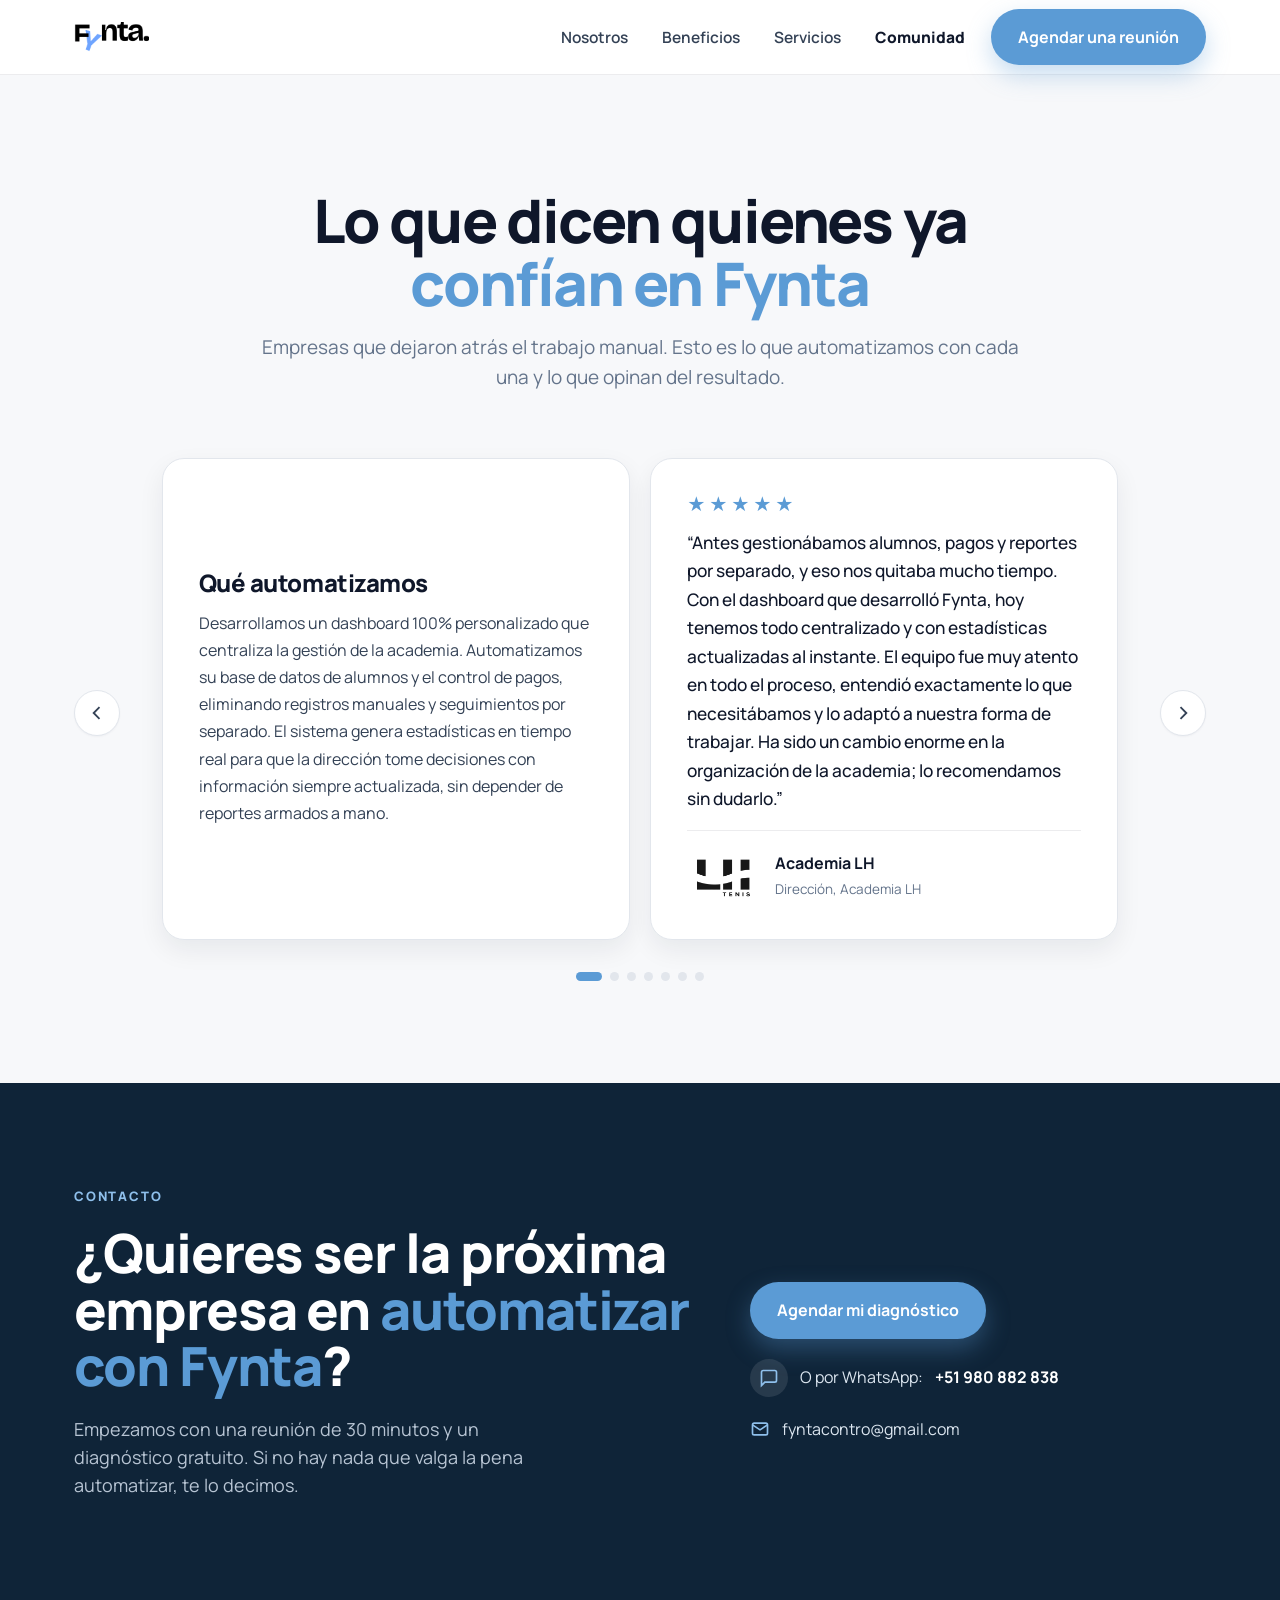
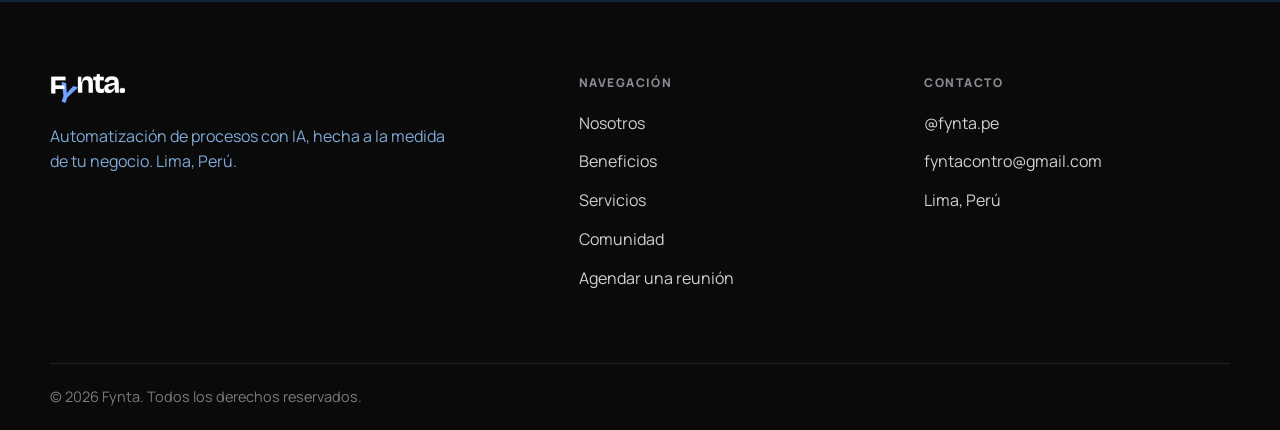
==== comunidad.html @ a0a3649f "Agregar página Comunidad Fynta con carrusel de reseñas - Nueva página comunidad.html: qué automatiza" ====
<!doctype html>
<html lang="es">
<head>
<meta charset="utf-8" />
<meta name="viewport" content="width=device-width, initial-scale=1" />
<title>Fynta</title>
<meta name="description" content="Comunidad Fynta: las empresas que ya automatizaron sus procesos con nosotros y lo que dicen de su experiencia." />
<link rel="preconnect" href="https://fonts.googleapis.com" />
<link rel="preconnect" href="https://fonts.gstatic.com" crossorigin />
<link href="https://fonts.googleapis.com/css2?family=Manrope:wght@500;600;700;800&family=Inter:wght@500;600;700;800&display=swap" rel="stylesheet" />
<link rel="stylesheet" href="styles.css" />
<link rel="icon" href="assets/favicon.png" />
</head>
<body>

<!-- ============ NAVBAR ============ -->
<header class="nav" id="nav">
  <div class="wrap nav-inner">
    <a class="nav-logo" href="index.html" aria-label="Fynta — inicio"><img src="assets/logo-fynta.png" alt="Fynta" /></a>
    <nav class="nav-links">
      <a href="index.html#nosotros">Nosotros</a>
      <a href="index.html#beneficios">Beneficios</a>
      <a href="servicios.html">Servicios</a>
      <a href="comunidad.html" class="active">Comunidad</a>
    </nav>
    <div class="nav-cta">
      <a class="btn btn-brand" href="index.html#agendar">Agendar una reunión</a>
    </div>
    <button class="nav-toggle" aria-label="Abrir menú"><span></span><span></span><span></span></button>
  </div>
</header>

<!-- ============ COMUNIDAD FYNTA ============ -->
<section class="section comunidad">
  <div class="wrap">
    <div class="com-head">
      <h1>Lo que dicen quienes ya <span class="accent">confían en Fynta</span></h1>
      <p>Empresas que dejaron atrás el trabajo manual. Esto es lo que automatizamos con cada una y lo que opinan del resultado.</p>
    </div>

    <!-- Carrusel de reseñas: izquierda = qué automatizamos, derecha = reseña -->
    <div class="rv" aria-roledescription="carrusel" aria-label="Reseñas de clientes">
      <button class="eco-nav rv-nav prev" aria-label="Reseña anterior">
        <svg viewBox="0 0 24 24" fill="none" stroke="currentColor" stroke-width="2.2"><path d="M15 5l-7 7 7 7"/></svg>
      </button>
      <div class="rv-viewport"><div class="rv-track">
        <div class="rv-slide" role="group" aria-roledescription="diapositiva" aria-label="1 de 7">
          <article class="rv-card rv-work">
            <h3>Qué automatizamos</h3>
            <p>Desarrollamos un dashboard 100% personalizado que centraliza la gestión de la academia. Automatizamos su base de datos de alumnos y el control de pagos, eliminando registros manuales y seguimientos por separado. El sistema genera estadísticas en tiempo real para que la dirección tome decisiones con información siempre actualizada, sin depender de reportes armados a mano.</p>
          </article>
          <article class="rv-card rv-review">
            <div class="t-stars" aria-label="5 de 5 estrellas">★★★★★</div>
            <p class="rv-quote">“Antes gestionábamos alumnos, pagos y reportes por separado, y eso nos quitaba mucho tiempo. Con el dashboard que desarrolló Fynta, hoy tenemos todo centralizado y con estadísticas actualizadas al instante. El equipo fue muy atento en todo el proceso, entendió exactamente lo que necesitábamos y lo adaptó a nuestra forma de trabajar. Ha sido un cambio enorme en la organización de la academia; lo recomendamos sin dudarlo.”</p>
            <div class="rv-foot">
              <img src="assets/cli-lh-tenis.png" alt="Academia LH" />
              <div><strong>Academia LH</strong><small>Dirección, Academia LH</small></div>
            </div>
          </article>
        </div>
        <div class="rv-slide" role="group" aria-roledescription="diapositiva" aria-label="2 de 7">
          <article class="rv-card rv-work">
            <h3>Qué automatizamos</h3>
            <p>Implementamos un CRM que centraliza la captación de leads y organiza cada contacto según su etapa en el proceso comercial. Automatizamos el seguimiento a posibles clientes con mensajes programados en el momento oportuno, para que ninguna oportunidad se pierda por falta de respuesta y el equipo se enfoque en cerrar ventas.</p>
          </article>
          <article class="rv-card rv-review">
            <div class="t-stars" aria-label="5 de 5 estrellas">★★★★★</div>
            <p class="rv-quote">“Perdíamos oportunidades porque no llegábamos a hacer seguimiento a todos los interesados. Desde que Fynta implementó nuestro CRM y automatizó los mensajes a posibles clientes, cada lead recibe respuesta a tiempo y el equipo puede enfocarse en vender. Se nota la diferencia en nuestras ventas. Un trabajo impecable.”</p>
            <div class="rv-foot">
              <img src="assets/cli-retrato.png" alt="La Tostadora" />
              <div><strong>La Tostadora</strong><small>Equipo, La Tostadora</small></div>
            </div>
          </article>
        </div>
        <div class="rv-slide" role="group" aria-roledescription="diapositiva" aria-label="3 de 7">
          <article class="rv-card rv-work">
            <h3>Qué automatizamos</h3>
            <p>Automatizamos la generación de reportes semanales que consolidan la información clave de la operación, junto con recordatorios automáticos para el equipo y un sistema de seguimiento de tareas. Cada responsable recibe sus pendientes a tiempo y la coordinación deja de depender de mensajes manuales, lo que asegura que nada quede sin atender y que la operación avance con orden.</p>
          </article>
          <article class="rv-card rv-review">
            <div class="t-stars" aria-label="5 de 5 estrellas">★★★★★</div>
            <p class="rv-quote">“Coordinar al equipo y armar los reportes cada semana nos consumía horas. Fynta automatizó todo: los reportes llegan solos, cada persona recibe sus recordatorios y tenemos claro el avance de cada tarea. Hoy la operación fluye con mucho más orden. Totalmente recomendados.”</p>
            <div class="rv-foot">
              <img src="assets/cli-igma.png" alt="igma Sports" />
              <div><strong>igma Sports</strong><small>Equipo, Igma Sports</small></div>
            </div>
          </article>
        </div>
        <div class="rv-slide" role="group" aria-roledescription="diapositiva" aria-label="4 de 7">
          <article class="rv-card rv-work">
            <h3>Qué automatizamos</h3>
            <p>Desarrollamos su página web y automatizamos la emisión de boletas, eliminando el registro manual en cada venta. Además, implementamos un seguimiento automatizado de clientes por correo que mantiene el contacto después de cada compra, fortaleciendo la relación con sus clientes y fomentando que vuelvan a comprar.</p>
          </article>
          <article class="rv-card rv-review">
            <div class="t-stars" aria-label="5 de 5 estrellas">★★★★★</div>
            <p class="rv-quote">“Fynta nos ayudó en todo: desarrollaron nuestra página web, automatizaron la emisión de boletas y ahora nuestros clientes reciben seguimiento por correo sin que tengamos que hacerlo manualmente. Ahorramos tiempo y vemos más clientes que vuelven a comprar. Estamos muy contentos con el resultado.”</p>
            <div class="rv-foot">
              <img src="assets/cli-khaleesi.png" alt="Khaleesi" />
              <div><strong>Khaleesi</strong><small>Equipo, Khaleesi</small></div>
            </div>
          </article>
        </div>
        <div class="rv-slide" role="group" aria-roledescription="diapositiva" aria-label="5 de 7">
          <article class="rv-card rv-work">
            <h3>Qué automatizamos</h3>
            <p>Automatizamos la generación de reportes semanales con análisis del desempeño del negocio, para que la toma de decisiones se base en datos claros y actualizados. Además, implementamos un control de facturas que registra y organiza cada comprobante de forma automática, reduciendo errores y dando visibilidad total sobre sus obligaciones y pagos.</p>
          </article>
          <article class="rv-card rv-review">
            <div class="t-stars" aria-label="5 de 5 estrellas">★★★★★</div>
            <p class="rv-quote">“Los reportes semanales nos dan una visión clara de cómo va el negocio y el control de facturas nos quitó un gran peso de encima. Ahora tomamos decisiones con datos reales y tenemos nuestras cuentas siempre en orden. Fynta entendió rápido lo que necesitábamos y lo resolvió de forma muy profesional.”</p>
            <div class="rv-foot">
              <img src="assets/cli-chingudi.png" alt="Chingudi Cargo" />
              <div><strong>Chingudi Cargo</strong><small>Equipo, Chingudi</small></div>
            </div>
          </article>
        </div>
        <div class="rv-slide" role="group" aria-roledescription="diapositiva" aria-label="6 de 7">
          <article class="rv-card rv-work">
            <h3>Qué automatizamos</h3>
            <p>Desarrollamos una aplicación que centraliza al equipo en un solo espacio para asignar tareas, definir responsables y controlar su avance. Con recordatorios automáticos, cada miembro sabe qué le toca y cuándo, lo que mejora la coordinación interna y asegura que los pendientes se cumplan sin necesidad de seguimiento manual.</p>
          </article>
          <article class="rv-card rv-review">
            <div class="t-stars" aria-label="5 de 5 estrellas">★★★★★</div>
            <p class="rv-quote">“Con la app que desarrolló Fynta, todo el equipo sabe qué le toca y cuándo. Asignar y controlar tareas se volvió muy sencillo, y los recordatorios automáticos hacen que nada se quede pendiente. Mejoró muchísimo nuestra coordinación interna. Excelente servicio de principio a fin.”</p>
            <div class="rv-foot">
              <img src="assets/cli-mammoth.webp" alt="Paleolitic" />
              <div><strong>Paleolitic</strong><small>Equipo, Paleolitic</small></div>
            </div>
          </article>
        </div>
        <div class="rv-slide" role="group" aria-roledescription="diapositiva" aria-label="7 de 7">
          <article class="rv-card rv-work">
            <h3>Qué automatizamos</h3>
            <p>Automatizamos el seguimiento de su cartera de préstamos y leasing, con notificaciones sobre los plazos de cada operación y recordatorios de emergencia ante vencimientos próximos o pagos atrasados. Además, generamos análisis de clientes que permiten evaluar su comportamiento de pago y anticipar riesgos, dando al equipo mayor control sobre la cartera sin depender de revisiones manuales.</p>
          </article>
          <article class="rv-card rv-review">
            <div class="t-stars" aria-label="5 de 5 estrellas">★★★★★</div>
            <p class="rv-quote">“El seguimiento de nuestra cartera de préstamos era muy demandante. Gracias a Fynta, hoy recibimos alertas de cada vencimiento, recordatorios ante pagos atrasados y análisis de nuestros clientes que nos ayudan a anticipar riesgos. Tenemos mucho más control y menos morosidad. Un aliado clave para nuestro negocio.”</p>
            <div class="rv-foot">
              <img src="assets/cli-teconfirmo.png" alt="Te Confirmo" />
              <div><strong>Te Confirmo</strong><small>Equipo, Te Confirmo</small></div>
            </div>
          </article>
        </div>
      </div></div>
      <button class="eco-nav rv-nav next" aria-label="Siguiente reseña">
        <svg viewBox="0 0 24 24" fill="none" stroke="currentColor" stroke-width="2.2"><path d="M9 5l7 7-7 7"/></svg>
      </button>
    </div>
    <div class="rv-dots" role="tablist" aria-label="Elegir reseña"></div>
  </div>
</section>

<!-- ============ CONTACTO (navy) ============ -->
<section class="section cta-navy">
  <div class="wrap">
    <div class="kicker" style="color:#8FC0EC">Contacto</div>
    <div class="cta-grid">
      <div>
        <h2>¿Quieres ser la próxima empresa en <span class="accent">automatizar con Fynta</span>?</h2>
        <p>Empezamos con una reunión de 30 minutos y un diagnóstico gratuito. Si no hay nada que valga la pena automatizar, te lo decimos.</p>
      </div>
      <div class="cta-side">
        <a class="btn btn-brand" href="index.html#agendar">Agendar mi diagnóstico</a>
        <div class="wa">
          <span class="icircle"><svg viewBox="0 0 24 24" fill="none" stroke="currentColor" stroke-width="2"><path d="M21 15a2 2 0 0 1-2 2H7l-4 4V5a2 2 0 0 1 2-2h14a2 2 0 0 1 2 2Z"/></svg></span>
          O por WhatsApp: <b>+51 980 882 838</b>
        </div>
        <a class="mail" href="mailto:fyntacontro@gmail.com">
          <svg viewBox="0 0 24 24" fill="none" stroke="currentColor" stroke-width="2"><rect x="3" y="5" width="18" height="14" rx="2"/><path d="m3 7 9 6 9-6"/></svg>
          fyntacontro@gmail.com
        </a>
      </div>
    </div>
  </div>
</section>

<!-- ============ FOOTER ============ -->
<footer class="footer">
  <div class="wrap footer-top">
    <div>
      <img class="footer-logo" src="assets/logo-fynta-white.png" alt="Fynta" />
      <p class="footer-tag">Automatización de procesos con IA, hecha a la medida de tu negocio. Lima, Perú.</p>
    </div>
    <div>
      <h4>Navegación</h4>
      <ul>
        <li><a href="index.html#nosotros">Nosotros</a></li>
        <li><a href="index.html#beneficios">Beneficios</a></li>
        <li><a href="servicios.html">Servicios</a></li>
        <li><a href="comunidad.html">Comunidad</a></li>
        <li><a href="index.html#agendar">Agendar una reunión</a></li>
      </ul>
    </div>
    <div>
      <h4>Contacto</h4>
      <ul>
        <li><a href="https://instagram.com/fynta.pe">@fynta.pe</a></li>
        <li><a href="mailto:fyntacontro@gmail.com">fyntacontro@gmail.com</a></li>
        <li><a href="#">Lima, Perú</a></li>
      </ul>
    </div>
  </div>
  <div class="wrap footer-bottom">
    <span>© 2026 Fynta. Todos los derechos reservados.</span>
  </div>
</footer>

<script src="script.js"></script>
</body>
</html>
---- styles.css ----
/* ============================================================
   Fynta — sistema visual global
   ============================================================ */
:root{
  --white:#FFFFFF;
  --gray-50:#F7F8FA;      /* secciones alternas claras */
  --gray-100:#EEF1F5;
  --gray-200:#E2E6EC;
  --ink:#0F172A;          /* texto principal */
  --ink-soft:#334155;
  --muted:#64748B;        /* texto gris secundario */
  --muted-2:#94A3B8;
  --brand:#5B9BD5;        /* azul de marca */
  --brand-strong:#4A89C6;
  --brand-100:#EAF2FB;
  --brand-200:#D6E6F6;
  --navy:#0F2438;         /* azul marino oscuro */
  --navy-2:#16324F;
  --black:#0A0A0A;
  --accent-warm:#F5B301;  /* borde acento FAQ */
  --divider:rgba(15,23,42,.08);
  --shadow-sm:0 1px 2px rgba(15,23,42,.04);
  --shadow-md:0 10px 30px rgba(15,23,42,.06);
  --shadow-lg:0 24px 60px rgba(15,23,42,.10);
  --radius:20px;
  --radius-lg:28px;
  --pill:999px;
  --maxw:1180px;
  --font:'Manrope','Inter',system-ui,-apple-system,Segoe UI,Roboto,sans-serif;
}

*{box-sizing:border-box}
html{scroll-behavior:smooth}
body{
  margin:0;
  font-family:var(--font);
  color:var(--ink);
  background:var(--white);
  -webkit-font-smoothing:antialiased;
  text-rendering:optimizeLegibility;
  line-height:1.55;
  overflow-x:hidden;
}
img{max-width:100%;display:block}
a{color:inherit;text-decoration:none}
button{font-family:inherit}
h1,h2,h3{line-height:1.05;letter-spacing:-.02em;margin:0}
p{margin:0}

.wrap{max-width:var(--maxw);margin:0 auto;padding:0 24px}
.accent{color:var(--brand)}
.section{padding:clamp(56px,8vw,110px) 0}
.kicker{
  font-size:13px;font-weight:800;letter-spacing:.14em;text-transform:uppercase;
  color:var(--brand);margin-bottom:18px;
}
.sec-title{font-size:clamp(30px,4.4vw,48px);font-weight:800}
.lead{color:var(--muted);font-size:clamp(16px,1.6vw,19px);max-width:56ch}

/* ---------- Botones ---------- */
.btn{
  display:inline-flex;align-items:center;justify-content:center;gap:8px;
  border-radius:var(--pill);font-weight:700;font-size:16px;
  padding:15px 26px;cursor:pointer;border:1.5px solid transparent;
  transition:transform .18s ease,box-shadow .25s ease,background .2s ease,color .2s ease;
  white-space:nowrap;
}
.btn:active{transform:translateY(1px)}
.btn-brand{background:var(--brand);color:#fff;box-shadow:0 10px 24px rgba(91,155,213,.35)}
.btn-brand:hover{background:var(--brand-strong);box-shadow:0 14px 30px rgba(91,155,213,.45)}
.btn-dark{background:var(--black);color:#fff}
.btn-dark:hover{background:#1c1c1c;box-shadow:0 12px 26px rgba(0,0,0,.22)}
.btn-outline{background:#fff;color:var(--ink);border-color:var(--gray-200)}
.btn-outline:hover{border-color:var(--brand);color:var(--brand)}

/* ============================================================
   NAVBAR
   ============================================================ */
.nav{
  position:sticky;top:0;z-index:60;background:rgba(255,255,255,.9);
  backdrop-filter:saturate(180%) blur(12px);
  border-bottom:1px solid var(--divider);
}
.nav-inner{display:flex;align-items:center;justify-content:flex-start;height:74px;gap:26px}
.nav-logo img{height:30px;width:auto}
.nav-links{display:flex;align-items:center;gap:34px;margin-left:auto}
.nav-links a{color:var(--ink-soft);font-weight:600;font-size:15.5px;transition:color .2s}
.nav-links a:hover{color:var(--brand)}
.nav-links a.active{color:var(--ink);font-weight:800}
.nav-cta{display:flex;align-items:center;gap:8px}
.nav-toggle{display:none;background:none;border:0;cursor:pointer;padding:6px}
.nav-toggle span{display:block;width:24px;height:2px;background:var(--ink);margin:5px 0;border-radius:2px;transition:.25s}

/* ============================================================
   HERO (Home)
   ============================================================ */
.hero{background:var(--gray-50);padding:clamp(48px,7vw,96px) 0 clamp(60px,7vw,90px);text-align:center;position:relative}
.hero h1{font-size:clamp(44px,7.2vw,88px);font-weight:800;letter-spacing:-.03em}
.hero .sub{margin:26px auto 0;max-width:46ch;color:var(--muted);font-size:clamp(17px,1.9vw,21px);line-height:1.5}
.hero-cta{display:flex;gap:16px;justify-content:center;flex-wrap:wrap;margin-top:38px}

/* mockup panel */
.mock{
  max-width:880px;margin:clamp(44px,6vw,72px) auto 0;background:#fff;
  border:1px solid var(--gray-200);border-radius:var(--radius-lg);
  box-shadow:var(--shadow-lg);overflow:hidden;text-align:left;
}
.mock-bar{display:flex;align-items:center;gap:14px;padding:16px 20px;background:var(--gray-50);border-bottom:1px solid var(--divider)}
.dots{display:flex;gap:8px}
.dots i{width:12px;height:12px;border-radius:50%;display:block}
.dots i:nth-child(1){background:#ff5f57}.dots i:nth-child(2){background:#febc2e}.dots i:nth-child(3){background:#28c840}
.mock-url{flex:1;background:#fff;border:1px solid var(--gray-200);border-radius:10px;padding:8px 16px;color:var(--muted);font-size:14px}
.mock-body{padding:clamp(20px,3vw,32px)}
.mock-head{display:flex;justify-content:space-between;align-items:flex-start;gap:16px;margin-bottom:22px}
.mock-head h3{font-size:clamp(20px,2.4vw,26px);font-weight:800}
.mock-head p{color:var(--muted-2);font-size:14.5px;margin-top:4px}
.badge-run{display:inline-flex;align-items:center;gap:8px;background:#E7F7EE;color:#12855A;font-weight:700;font-size:14px;padding:8px 14px;border-radius:var(--pill)}
.badge-run::before{content:"";width:8px;height:8px;border-radius:50%;background:#1BAE6B}
.mock-grid{display:grid;grid-template-columns:1.35fr 1fr;gap:18px}
.chart-card{border:1px solid var(--gray-200);border-radius:16px;padding:22px}
.chart-card .ct{display:flex;justify-content:space-between;font-weight:800;color:var(--ink);margin-bottom:20px}
.chart-card .ct span{color:var(--muted-2);font-weight:600}
.bars{display:flex;align-items:flex-end;gap:8px;height:210px}
.bars i{flex:1;background:var(--brand-200);border-radius:6px 6px 0 0;display:block}
.bars i.hot{background:var(--brand)}
.metrics{display:grid;gap:14px}
.metric{border:1px solid var(--gray-200);border-radius:16px;padding:18px 20px}
.metric .l{color:var(--muted);font-size:14.5px}
.metric .v{font-size:clamp(24px,3vw,30px);font-weight:800;margin-top:6px}
.proc{margin-top:18px;border:1px solid var(--gray-200);border-radius:16px;overflow:hidden}
.proc .row{display:grid;grid-template-columns:1fr auto auto;gap:16px;align-items:center;padding:16px 20px;border-top:1px solid var(--divider)}
.proc .row.h{background:var(--gray-50);border-top:0;font-size:12px;letter-spacing:.1em;text-transform:uppercase;color:var(--muted-2);font-weight:700}
.proc .row .name{font-weight:700}
.proc .row .time{color:var(--muted);min-width:60px;text-align:right;font-variant-numeric:tabular-nums}
.tag{display:inline-flex;align-items:center;gap:7px;font-weight:700;font-size:13.5px;padding:6px 12px;border-radius:var(--pill)}
.tag::before{content:"";width:7px;height:7px;border-radius:50%}
.tag.on{background:#E7F7EE;color:#12855A}.tag.on::before{background:#1BAE6B}
.tag.sch{background:#EAF0F7;color:#3B6CA6}.tag.sch::before{background:#5B9BD5}

/* ============================================================
   MARQUEE (franjas de scroll automático)  — técnica compartida
   ============================================================ */
.marquee-wrap{background:var(--gray-50);padding:clamp(14px,2vw,22px) 0;overflow:hidden}
.marquee-kicker{text-align:center;color:var(--muted-2);font-weight:800;font-size:13px;letter-spacing:.14em;text-transform:uppercase;margin-bottom:24px}
.marquee{overflow:hidden;-webkit-mask-image:linear-gradient(90deg,transparent,#000 8%,#000 92%,transparent);mask-image:linear-gradient(90deg,transparent,#000 8%,#000 92%,transparent)}
.marquee-track{display:flex;align-items:center;width:max-content;gap:clamp(48px,6vw,84px);animation:marquee 38s linear infinite}
.marquee:hover .marquee-track{animation-play-state:paused}
@keyframes marquee{from{transform:translateX(0)}to{transform:translateX(-50%)}}
.chip{
  display:inline-flex;align-items:center;gap:10px;flex:0 0 auto;white-space:nowrap;
  font-weight:800;font-size:clamp(15px,1.5vw,19px);letter-spacing:.005em;
  color:var(--muted-2);transition:color .25s ease;
}
.marquee:hover .chip{color:var(--muted)}
.chip .ico{display:none}
.chip img{width:26px;height:26px;object-fit:contain;flex:0 0 auto}
/* Variante: logos grandes con nombre debajo (página Servicios) */
.marquee-wrap.logos{padding:clamp(26px,3.4vw,40px) 0}
.marquee-wrap.logos .marquee-track{gap:clamp(40px,5vw,72px)}
.marquee-wrap.logos .chip{
  flex-direction:column;gap:14px;color:var(--ink-soft);font-size:16px;
}
.marquee-wrap.logos .chip img{
  width:auto;height:clamp(72px,8vw,104px);max-width:150px;
  filter:drop-shadow(0 10px 18px rgba(15,23,42,.10));
}
@media (prefers-reduced-motion:reduce){.marquee-track{animation-duration:120s}}

/* ============================================================
   NOSOTROS (fondo navy)
   ============================================================ */
.navy-sec{background:var(--navy);color:#fff}
.about{display:block;max-width:820px}
.about h2{font-size:clamp(30px,4.2vw,46px);font-weight:800;letter-spacing:-.02em}
.about h2 .lt{color:#8FC0EC}
.about p{color:#B7C4D3;font-size:clamp(16px,1.7vw,19px);margin-top:22px;max-width:52ch}
.about p b{color:#fff}
.loc{display:inline-flex;align-items:center;gap:10px;margin-top:26px;background:rgba(255,255,255,.06);border:1px solid rgba(255,255,255,.12);border-radius:var(--pill);padding:12px 20px;font-weight:700;color:#DCE6F0}
.loc svg{width:18px;height:18px}
.about-card{background:#fff;border-radius:var(--radius-lg);padding:14px;box-shadow:var(--shadow-lg)}
.about-photo{
  position:relative;border-radius:18px;overflow:hidden;
  aspect-ratio:4/3;background:#0f2438;
}
.about-photo img{position:absolute;inset:0;width:100%;height:100%;object-fit:cover;display:block}
.about-photo .plabel{position:absolute;top:16px;left:16px;background:rgba(15,36,56,.82);color:#fff;font-weight:800;font-size:12px;letter-spacing:.08em;text-transform:uppercase;padding:9px 14px;border-radius:10px}

/* frase destacada */
.quote-sec{background:var(--navy);padding:0 0 clamp(60px,8vw,96px)}
.quote-card{background:#fff;border-radius:var(--radius-lg);box-shadow:var(--shadow-lg);text-align:center;padding:clamp(38px,6vw,64px) clamp(24px,5vw,60px)}
.quote-card p{font-size:clamp(26px,3.8vw,42px);font-weight:800;letter-spacing:-.02em;color:var(--ink)}

/* ============================================================
   BENEFICIOS
   ============================================================ */
.ben-head{display:flex;justify-content:space-between;align-items:flex-end;gap:20px;flex-wrap:wrap;margin-bottom:38px}
.ben-head .sec-title{font-size:clamp(30px,4.2vw,46px);font-weight:800}
.ben-link{color:var(--brand);font-weight:700;white-space:nowrap}
.ben-link:hover{text-decoration:underline}
/* ============================================================
   FAQ
   ============================================================ */
.faq{display:grid;grid-template-columns:.85fr 1.15fr;gap:clamp(30px,5vw,60px);align-items:start}
.faq-intro .sec-title{margin-bottom:18px}
.faq-intro p{color:var(--muted)}
.faq-list{display:grid;gap:14px}
.faq-item{border:1px solid var(--gray-200);border-radius:16px;background:#fff;overflow:hidden;transition:border-color .2s,box-shadow .2s}
.faq-item.open{box-shadow:var(--shadow-md)}
.faq-item.accent-open{border-color:var(--accent-warm);box-shadow:0 0 0 1px var(--accent-warm)}
.faq-q{display:flex;align-items:center;justify-content:space-between;gap:16px;width:100%;background:none;border:0;cursor:pointer;padding:22px 24px;text-align:left;font-size:19px;font-weight:800;color:var(--ink)}
.faq-icon{flex:0 0 auto;width:34px;height:34px;border-radius:50%;background:var(--gray-50);display:grid;place-items:center;color:var(--brand);font-size:22px;font-weight:700;transition:transform .25s,background .2s}
.faq-item.open .faq-icon{background:var(--brand-100)}
.faq-a{max-height:0;overflow:hidden;transition:max-height .3s ease}
.faq-a .inner{padding:0 24px 24px;color:var(--muted);font-size:16px}
/* Beneficios: título centrado arriba + casillas título+descripción (siempre visibles) */
.ben-intro{text-align:center;margin-bottom:clamp(28px,4vw,44px)}
.ben-list{display:grid;gap:14px}
.ben-item{
  background:#fff;border:1px solid var(--gray-200);border-radius:18px;
  padding:clamp(24px,2.6vw,32px) clamp(24px,2.6vw,34px);
  box-shadow:var(--shadow-sm);transition:box-shadow .25s,transform .25s}
.ben-item{cursor:default}
.ben-item:hover{box-shadow:var(--shadow-md);transform:translateY(-2px)}
.ben-item h3{font-size:18px;font-weight:800;color:var(--ink);margin:0}
.ben-item p{max-height:0;overflow:hidden;opacity:0;margin:0;
  color:var(--muted);font-size:14px;line-height:1.5;
  transition:max-height .35s ease,opacity .3s ease,margin .35s ease}
.ben-item:hover p,.ben-item:focus-within p{max-height:220px;opacity:1;margin:8px 0 0}

/* ============================================================
   FORMULARIO / AGENDAR
   ============================================================ */
.book{display:grid;grid-template-columns:.9fr 1.1fr;gap:clamp(30px,5vw,60px);align-items:start}
.book-intro .sec-title{margin-bottom:20px}
.book-intro p{color:var(--muted);font-size:17px}
.book-contact{display:grid;gap:16px;margin-top:32px}
.book-contact a{display:flex;align-items:center;gap:12px;color:var(--ink-soft);font-size:16px}
.book-contact a b{color:var(--ink)}
.book-contact svg{width:20px;height:20px;color:var(--brand);flex:0 0 auto}
.form{background:#fff;border:1px solid var(--gray-200);border-radius:var(--radius-lg);box-shadow:var(--shadow-md);padding:clamp(24px,3.4vw,38px);display:grid;gap:18px}
.field{display:grid;gap:8px}
.field label{font-weight:800;font-size:15px;color:var(--ink)}
.field label .opt{color:var(--muted-2);font-weight:600}
.field input,.field textarea{
  width:100%;border:1px solid var(--gray-200);border-radius:12px;padding:14px 16px;
  font-family:inherit;font-size:16px;color:var(--ink);background:#fff;transition:border-color .2s,box-shadow .2s;
}
.field input:focus,.field textarea:focus{outline:none;border-color:var(--brand);box-shadow:0 0 0 3px rgba(91,155,213,.18)}
.field textarea{min-height:110px;resize:vertical}
.form .btn{width:100%;margin-top:4px}
.form-note{color:var(--muted-2);font-size:13.5px;text-align:center}
/* Agendar sobre fondo navy */
#agendar .kicker{color:#8FC0EC}
#agendar .book-intro p{color:#B7C4D3}
#agendar .book-contact a{color:#DCE6F0}
#agendar .book-contact a b{color:#fff}
#agendar .book-contact svg{color:#8FC0EC}

/* ============================================================
   FOOTER
   ============================================================ */
.footer{background:#0A0A0A;color:#cfcfd4}
.footer-top{display:grid;grid-template-columns:1.6fr 1fr 1fr;gap:40px;padding:clamp(48px,6vw,72px) 0}
.footer-logo{height:30px;width:auto;margin-bottom:20px}
.footer-tag{color:#7fa9d6;max-width:40ch;font-size:16px}
.footer h4{color:#8b8b93;font-size:12px;letter-spacing:.12em;text-transform:uppercase;margin:0 0 18px;font-weight:800}
.footer ul{list-style:none;margin:0;padding:0;display:grid;gap:14px}
.footer ul a{color:#cfcfd4;transition:color .2s}
.footer ul a:hover{color:#fff}
.footer-bottom{border-top:1px solid rgba(255,255,255,.1);display:flex;justify-content:space-between;gap:16px;flex-wrap:wrap;padding:22px 0;color:#7a7a82;font-size:14.5px}

/* ============================================================
   SERVICIOS — hero
   ============================================================ */
/* ===== Servicios — Proceso (hero + pasos unidos) ===== */
.svc-proceso{background:var(--gray-50)}
.proc-grid{display:grid;grid-template-columns:.92fr 1.08fr;gap:clamp(32px,5vw,68px);align-items:center}
.proc-left h1{font-size:clamp(42px,5.8vw,76px);font-weight:800;letter-spacing:-.03em;margin-top:14px;line-height:1.02}
.proc-left p{color:var(--muted);font-size:clamp(16px,1.7vw,19px);margin-top:22px;max-width:38ch}
/* casillas blancas apiladas en una columna (contenido siempre visible) */
.proc-list{display:grid;grid-template-columns:1fr;gap:12px}
.pstep{display:block;
  background:#fff;border:1px solid var(--gray-200);border-radius:14px;
  padding:clamp(13px,1.5vw,17px) clamp(18px,2vw,24px);
  box-shadow:0 16px 34px rgba(15,23,42,.11);
  transition:box-shadow .3s ease,transform .3s ease}
.pstep:hover{box-shadow:0 24px 48px rgba(15,23,42,.16);transform:translateY(-3px)}
.pstep .pnum{display:block;color:var(--brand);font-weight:800;font-size:16px;letter-spacing:.06em;font-variant-numeric:tabular-nums;margin-bottom:14px}
.pstep .pmain h3{font-size:clamp(16px,1.7vw,19px);font-weight:800;color:var(--ink);margin:0}
.pstep .pdesc{margin:8px 0 0;color:var(--muted);font-size:13.5px;line-height:1.5}
@media (max-width:860px){
  .proc-grid{grid-template-columns:1fr;gap:28px}
}

/* servicios — herramientas head */
.tools-head{display:grid;grid-template-columns:1fr 1fr;gap:clamp(24px,4vw,56px);align-items:start;margin-bottom:6px}
.tools-head h2{font-size:clamp(30px,4.2vw,46px);font-weight:800}
.tools-head p{color:var(--muted);font-size:clamp(16px,1.7vw,19px)}
.tools-note{color:var(--muted);text-align:center;margin-top:24px}

/* servicios — contacto navy */
.cta-navy{background:var(--navy);color:#fff}
.cta-grid{display:grid;grid-template-columns:1.15fr .85fr;gap:clamp(30px,5vw,60px);align-items:center}
.cta-grid h2{font-size:clamp(32px,4.6vw,54px);font-weight:800;letter-spacing:-.02em}
.cta-grid p{color:#B7C4D3;font-size:18px;margin-top:22px;max-width:44ch}
.cta-side{display:grid;gap:20px;justify-items:start}
.cta-side .wa,.cta-side .mail{display:flex;align-items:center;gap:12px;color:#DCE6F0;font-size:16px}
.cta-side .wa b{color:#fff}
.cta-side svg{width:20px;height:20px;color:#8FC0EC}
.cta-side .icircle{width:38px;height:38px;border-radius:50%;background:rgba(255,255,255,.1);display:grid;place-items:center}

/* ============================================================
   ECOSISTEMA FYNTA — carrusel de integraciones
   ============================================================ */
.eco-sub{color:var(--muted);font-size:clamp(16px,1.7vw,19px);max-width:62ch;margin-top:16px}
.eco-carousel{display:flex;align-items:center;gap:10px;margin-top:44px}
.eco-nav{flex:0 0 auto;width:46px;height:46px;border-radius:50%;background:#fff;border:1px solid var(--gray-200);display:grid;place-items:center;cursor:pointer;color:var(--ink-soft);box-shadow:var(--shadow-sm);transition:border-color .2s,color .2s,background .2s,opacity .2s;z-index:2}
.eco-nav:hover{border-color:var(--brand);color:var(--brand)}
.eco-nav:active{transform:translateY(1px)}
.eco-nav svg{width:20px;height:20px}

/* Coverflow infinito: escenario con tarjetas posicionadas por JS */
.eco-stage{flex:1;min-width:0;position:relative;overflow:hidden;min-height:300px;
  -webkit-mask-image:linear-gradient(90deg,transparent,#000 12%,#000 88%,transparent);
  mask-image:linear-gradient(90deg,transparent,#000 12%,#000 88%,transparent)}
.eco-track{position:absolute;inset:0}
.eco-card{position:absolute;top:50%;left:50%;width:240px;box-sizing:border-box;
  text-align:center;cursor:pointer;opacity:0;
  transform:translate(-50%,-50%) scale(.7);
  transition:transform .45s cubic-bezier(.22,.61,.36,1),opacity .45s ease}
.eco-logo{display:grid;place-items:center;margin-bottom:16px}
.eco-logo img{height:118px;width:auto;max-width:92%;object-fit:contain;
  filter:drop-shadow(0 10px 18px rgba(15,23,42,.12));transition:filter .45s ease}
.eco-card.active .eco-logo img{filter:drop-shadow(0 20px 34px rgba(15,23,42,.24))}
.eco-name{font-size:20px;font-weight:800}
@media (max-width:560px){.eco-stage{min-height:280px}.eco-card{width:210px}.eco-logo img{height:104px}.eco-nav{width:42px;height:42px}}
@media (prefers-reduced-motion:reduce){.eco-card,.eco-logo img{transition-duration:.01ms}}

/* ============================================================
   COMUNIDAD FYNTA (testimonios)
   ============================================================ */
.comunidad{background:var(--gray-50)}
.com-head{text-align:center;max-width:760px;margin:0 auto clamp(36px,5vw,56px)}
.com-head h1{font-size:clamp(36px,5.2vw,60px);font-weight:800;letter-spacing:-.03em;line-height:1.05;margin-top:12px}
.com-head p{color:var(--muted);font-size:clamp(16px,1.7vw,19px);margin-top:18px}
/* Carrusel de reseñas: 2 tarjetas por diapositiva */
.t-stars{color:var(--brand);letter-spacing:3px;font-size:18px;line-height:1}
.rv{display:flex;align-items:center;gap:14px}
.rv-viewport{flex:1;min-width:0;overflow:hidden}
.rv-track{display:flex;transition:transform .55s cubic-bezier(.22,.61,.36,1);will-change:transform}
.rv-slide{flex:0 0 100%;display:grid;grid-template-columns:1fr 1fr;gap:20px;padding:10px 28px 38px;box-sizing:border-box}
.rv-card{background:#fff;border:1px solid var(--gray-200);border-radius:22px;
  padding:clamp(24px,2.8vw,36px);box-shadow:0 10px 26px rgba(15,23,42,.07);display:flex;flex-direction:column}
.rv-work{justify-content:center}
.rv-work h3{font-size:clamp(20px,2vw,24px);font-weight:800}
.rv-work p{color:var(--ink-soft);font-size:16px;line-height:1.7;margin-top:14px}
.rv-review{gap:16px}
.rv-quote{color:var(--ink);font-size:clamp(16px,1.35vw,17.5px);line-height:1.65;font-weight:500}
.rv-foot{display:flex;align-items:center;gap:16px;margin-top:auto;padding-top:18px;border-top:1px solid var(--divider)}
.rv-foot img{height:54px;width:auto;max-width:130px;object-fit:contain;flex:0 0 auto}
.rv-foot strong{display:block;font-size:16px;color:var(--ink)}
.rv-foot small{color:var(--muted);font-size:13.5px}
.rv-dots{display:flex;justify-content:center;gap:8px;margin-top:-6px}
.rv-dots button{width:9px;height:9px;border-radius:50%;border:0;padding:0;background:var(--gray-200);cursor:pointer;transition:width .3s,background .3s,border-radius .3s}
.rv-dots button[aria-selected="true"]{width:26px;border-radius:5px;background:var(--brand)}
@media (max-width:760px){
  .rv{flex-wrap:wrap;justify-content:center}
  .rv-viewport{flex:0 0 100%;order:0}
  .rv-nav{order:1}
  .rv-slide{grid-template-columns:1fr;padding:8px 14px 30px}
  .rv-dots{margin-top:16px}
}
@media (prefers-reduced-motion:reduce){.rv-track{transition:none}}

/* ============================================================
   RESPONSIVE
   ============================================================ */
@media (max-width:900px){
  .nav-links,.nav-cta .btn{display:none}
  .nav-cta{display:none}
  .nav-toggle{display:block;margin-left:auto}
  .nav.open .nav-links{
    display:flex;position:absolute;top:74px;left:0;right:0;flex-direction:column;
    align-items:flex-start;gap:4px;background:#fff;border-bottom:1px solid var(--divider);
    padding:12px 24px 20px;box-shadow:var(--shadow-md);
  }
  .nav.open .nav-links a{padding:12px 0;width:100%;border-bottom:1px solid var(--divider)}
  .mock-grid{grid-template-columns:1fr}
  .about,.quote-card,.ben-grid,.faq,.book,.svc-hero-grid,.tools-head,.cta-grid{grid-template-columns:1fr}
  .about-card{order:-1}
  .steps{grid-template-columns:1fr}
  .step{min-height:0}
}
@media (max-width:560px){
  .wrap{padding:0 18px}
  .hero-cta{flex-direction:column}
  .hero-cta .btn{width:100%}
  .footer-top{grid-template-columns:1fr;gap:28px}
  .card-sm{grid-template-columns:1fr}
  .card-sm .ico-box{margin-bottom:6px}
}
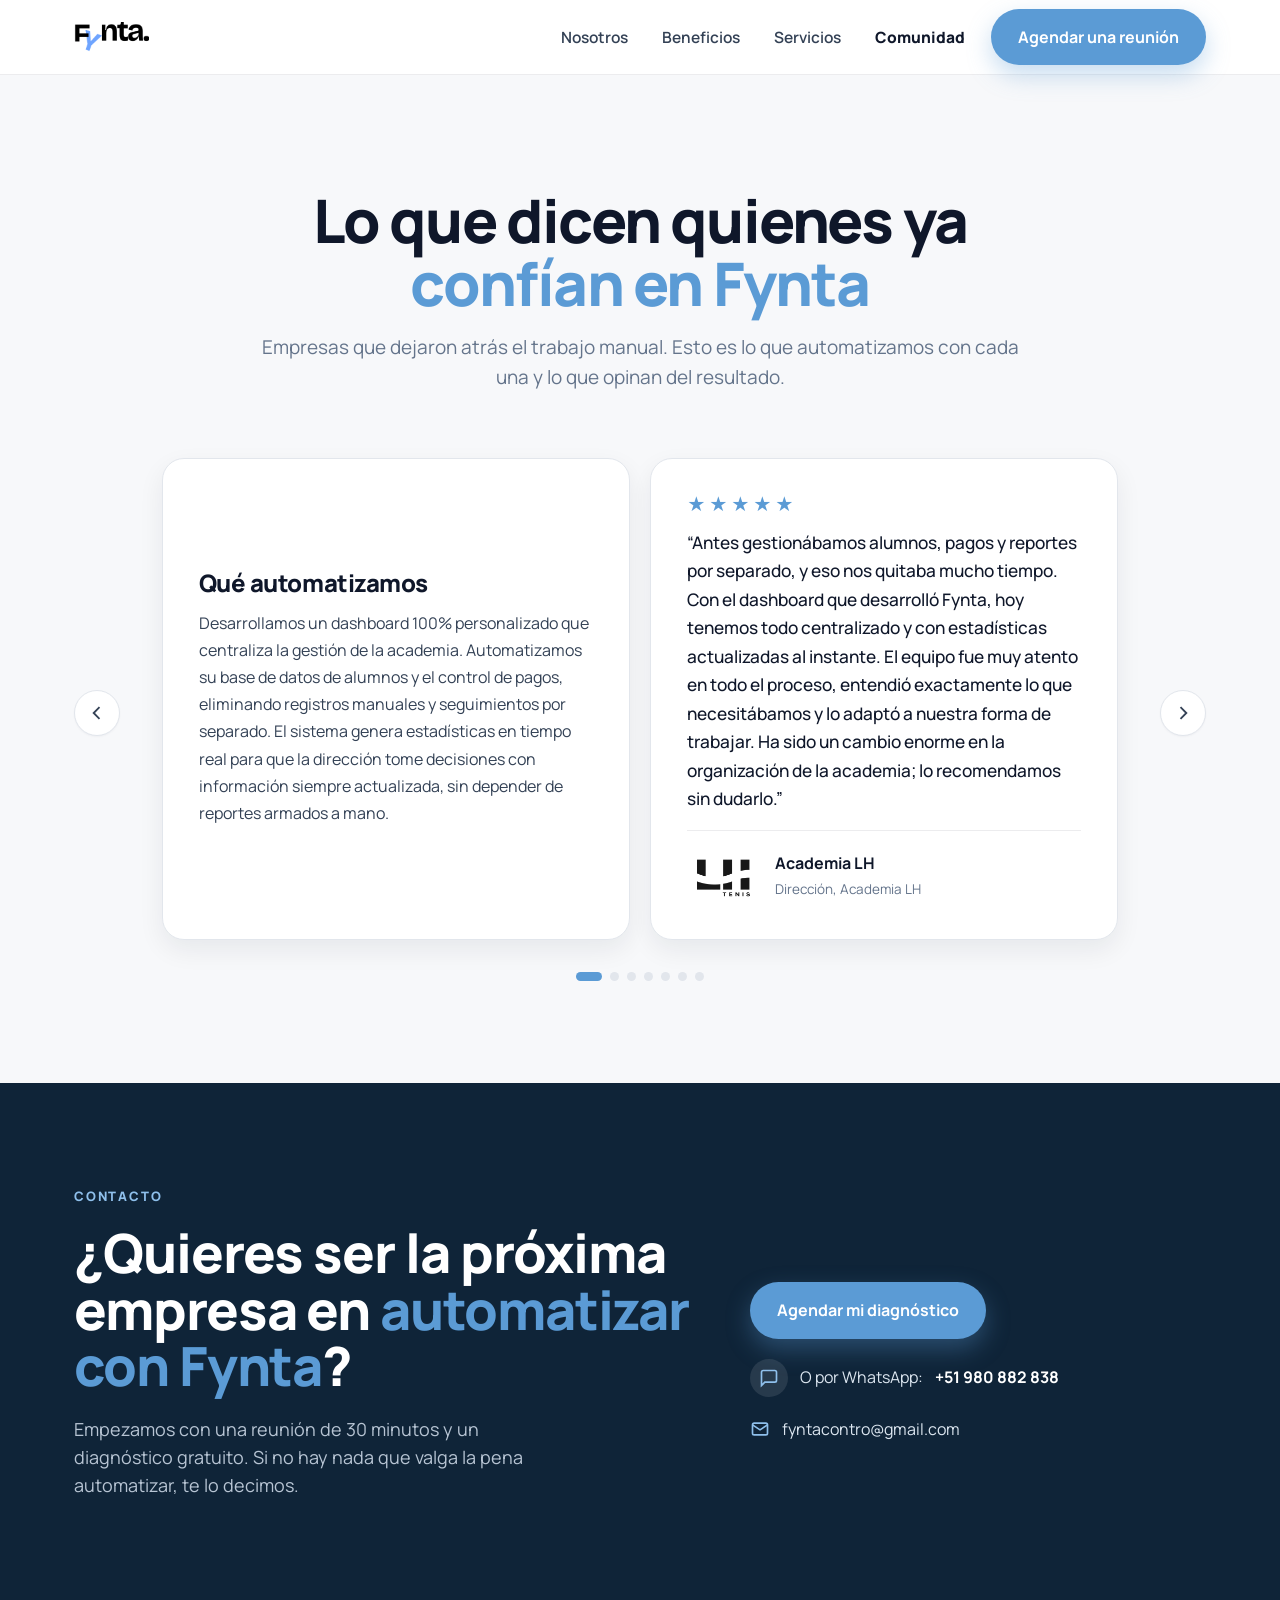
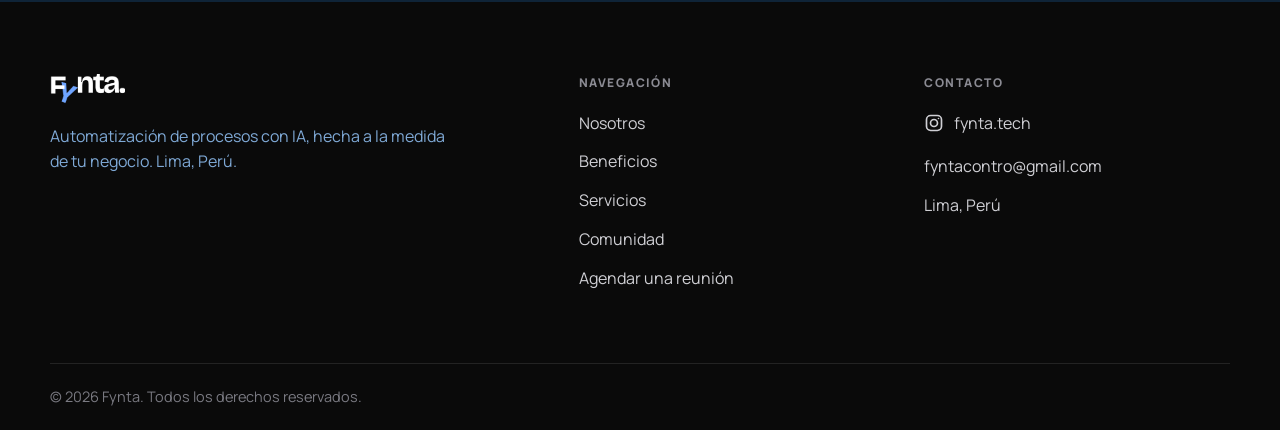
==== commit a439e351: "Footer: espacio del logo en móvil e Instagram fynta.tech - Restaura el padding vertical del footer e" ====
--- a/comunidad.html
+++ b/comunidad.html
@@ -195,7 +195,7 @@
     <div>
       <h4>Contacto</h4>
       <ul>
-        <li><a href="https://instagram.com/fynta.pe">@fynta.pe</a></li>
+        <li><a class="footer-ig" href="https://www.instagram.com/fynta.tech/" target="_blank" rel="noopener" aria-label="Instagram de Fynta"><svg viewBox="0 0 24 24" fill="none" stroke="currentColor" stroke-width="2" stroke-linecap="round" stroke-linejoin="round" aria-hidden="true"><rect x="3" y="3" width="18" height="18" rx="5"/><circle cx="12" cy="12" r="4.2"/><circle cx="17.4" cy="6.6" r="1" fill="currentColor" stroke="none"/></svg>fynta.tech</a></li>
         <li><a href="mailto:fyntacontro@gmail.com">fyntacontro@gmail.com</a></li>
         <li><a href="#">Lima, Perú</a></li>
       </ul>
--- a/styles.css
+++ b/styles.css
@@ -267,6 +267,8 @@
 .footer ul{list-style:none;margin:0;padding:0;display:grid;gap:14px}
 .footer ul a{color:#cfcfd4;transition:color .2s}
 .footer ul a:hover{color:#fff}
+.footer-ig{display:inline-flex;align-items:center;gap:10px}
+.footer-ig svg{width:20px;height:20px;flex:0 0 auto}
 .footer-bottom{border-top:1px solid rgba(255,255,255,.1);display:flex;justify-content:space-between;gap:16px;flex-wrap:wrap;padding:22px 0;color:#7a7a82;font-size:14.5px}
 
 /* ============================================================
@@ -395,7 +397,8 @@
   .wrap{padding:0 18px}
   .hero-cta{flex-direction:column}
   .hero-cta .btn{width:100%}
-  .footer-top{grid-template-columns:1fr;gap:28px}
+  .footer-top{grid-template-columns:1fr;gap:28px;padding-top:52px;padding-bottom:40px}
+  .footer-bottom{padding-top:20px;padding-bottom:24px}
   .card-sm{grid-template-columns:1fr}
   .card-sm .ico-box{margin-bottom:6px}
 }
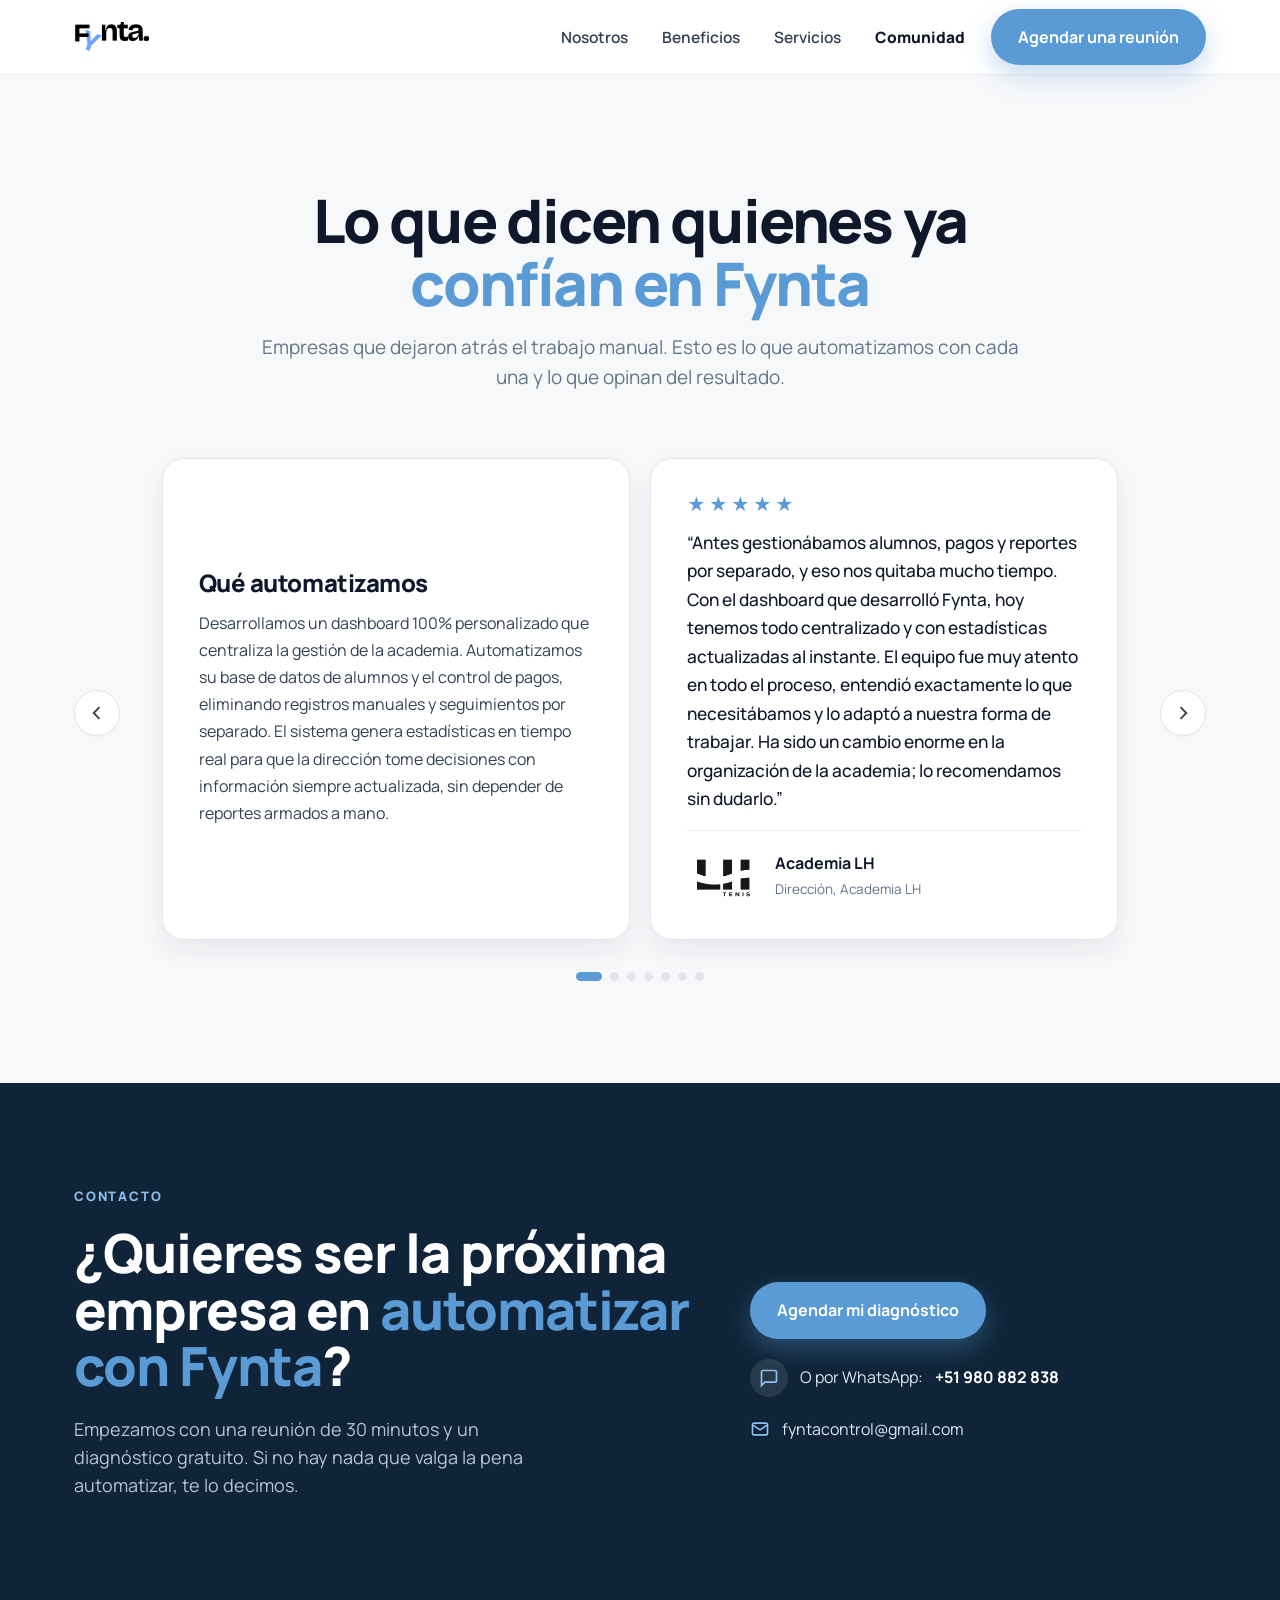
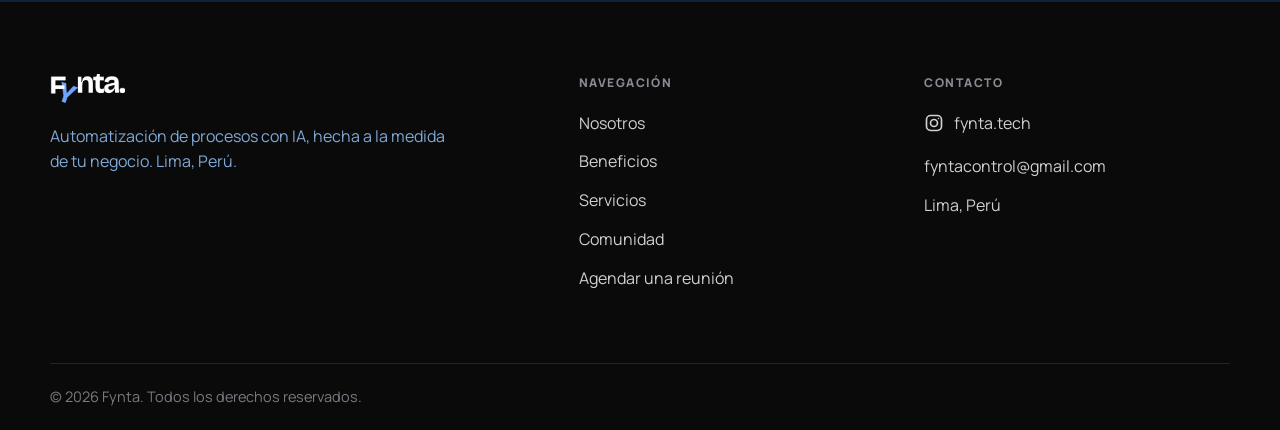
==== commit e23c4f99: "Corregir correo de contacto a fyntacontrol@gmail.com Co-Authored-By: Claude Opus 5.5 <noreply@anthro" ====
--- a/comunidad.html
+++ b/comunidad.html
@@ -166,9 +166,9 @@
           <span class="icircle"><svg viewBox="0 0 24 24" fill="none" stroke="currentColor" stroke-width="2"><path d="M21 15a2 2 0 0 1-2 2H7l-4 4V5a2 2 0 0 1 2-2h14a2 2 0 0 1 2 2Z"/></svg></span>
           O por WhatsApp: <b>+51 980 882 838</b>
         </div>
-        <a class="mail" href="mailto:fyntacontro@gmail.com">
+        <a class="mail" href="mailto:fyntacontrol@gmail.com">
           <svg viewBox="0 0 24 24" fill="none" stroke="currentColor" stroke-width="2"><rect x="3" y="5" width="18" height="14" rx="2"/><path d="m3 7 9 6 9-6"/></svg>
-          fyntacontro@gmail.com
+          fyntacontrol@gmail.com
         </a>
       </div>
     </div>
@@ -196,7 +196,7 @@
       <h4>Contacto</h4>
       <ul>
         <li><a class="footer-ig" href="https://www.instagram.com/fynta.tech/" target="_blank" rel="noopener" aria-label="Instagram de Fynta"><svg viewBox="0 0 24 24" fill="none" stroke="currentColor" stroke-width="2" stroke-linecap="round" stroke-linejoin="round" aria-hidden="true"><rect x="3" y="3" width="18" height="18" rx="5"/><circle cx="12" cy="12" r="4.2"/><circle cx="17.4" cy="6.6" r="1" fill="currentColor" stroke="none"/></svg>fynta.tech</a></li>
-        <li><a href="mailto:fyntacontro@gmail.com">fyntacontro@gmail.com</a></li>
+        <li><a href="mailto:fyntacontrol@gmail.com">fyntacontrol@gmail.com</a></li>
         <li><a href="#">Lima, Perú</a></li>
       </ul>
     </div>
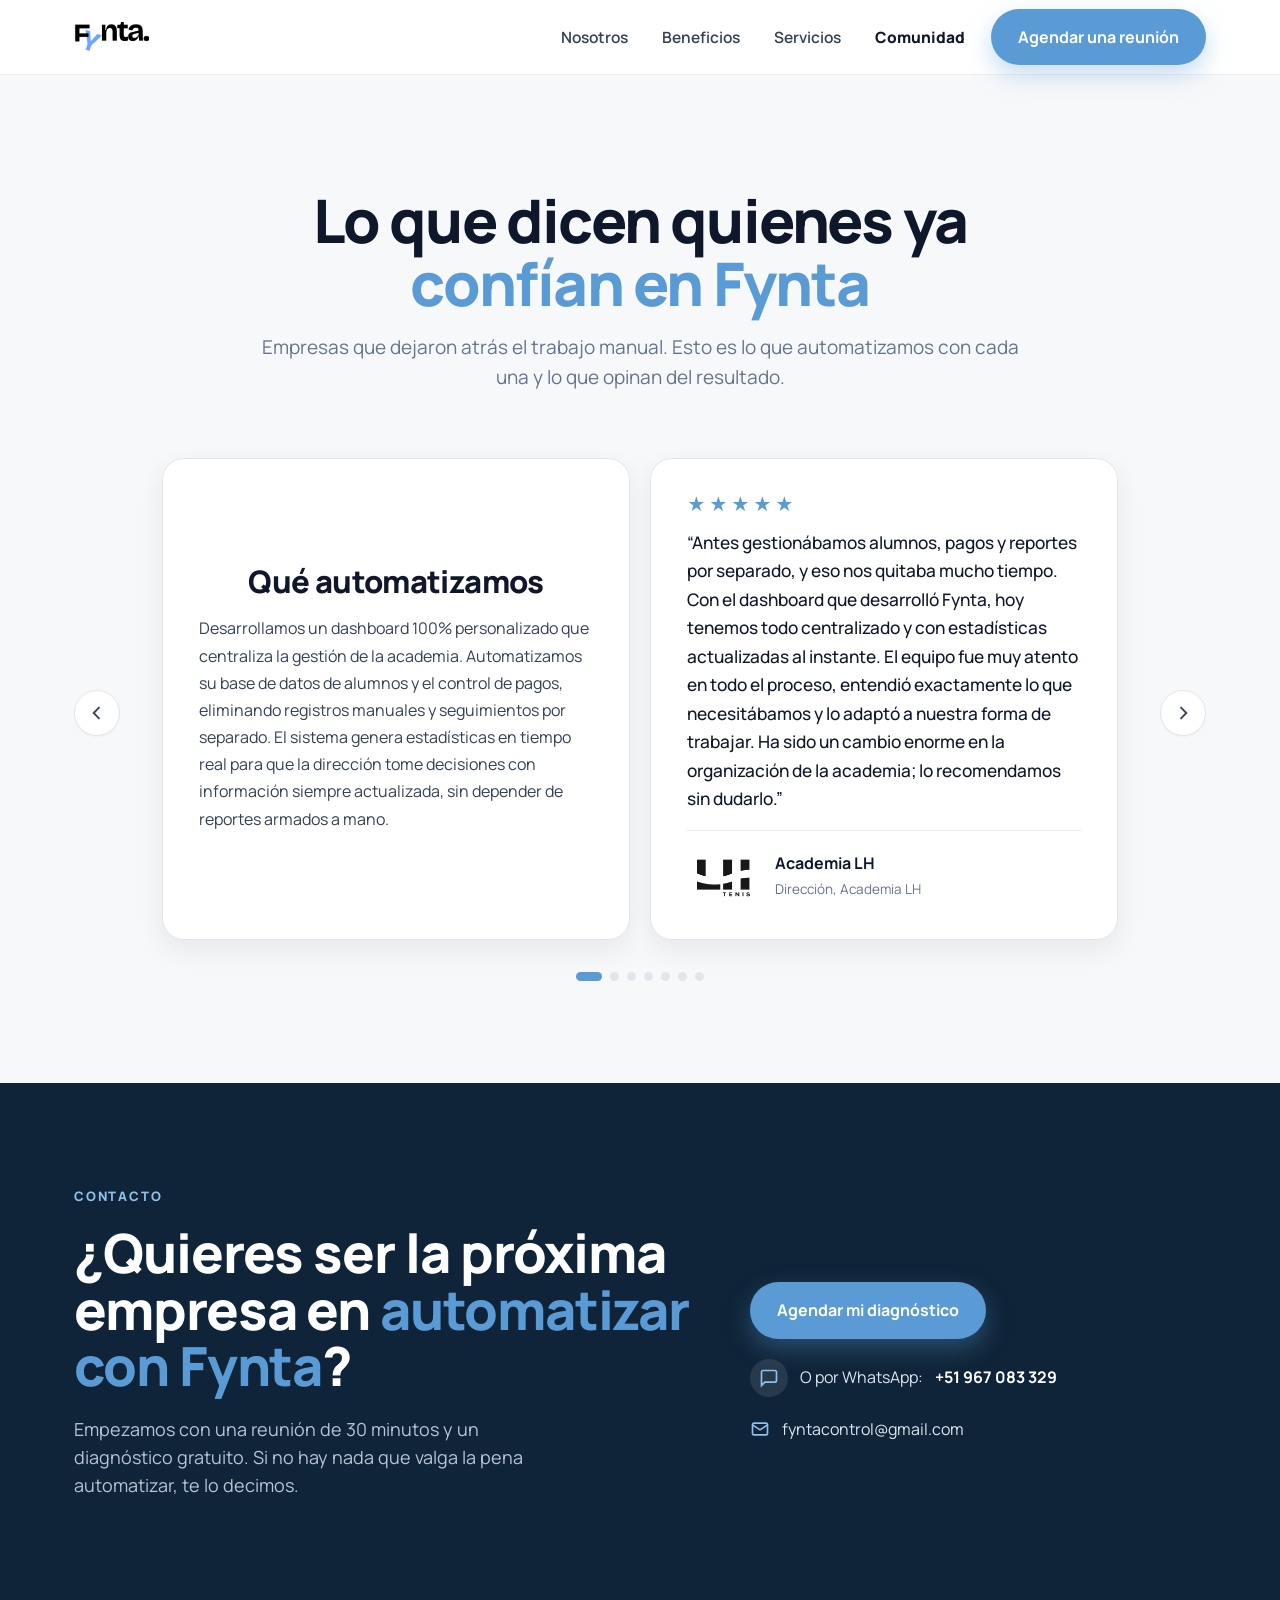
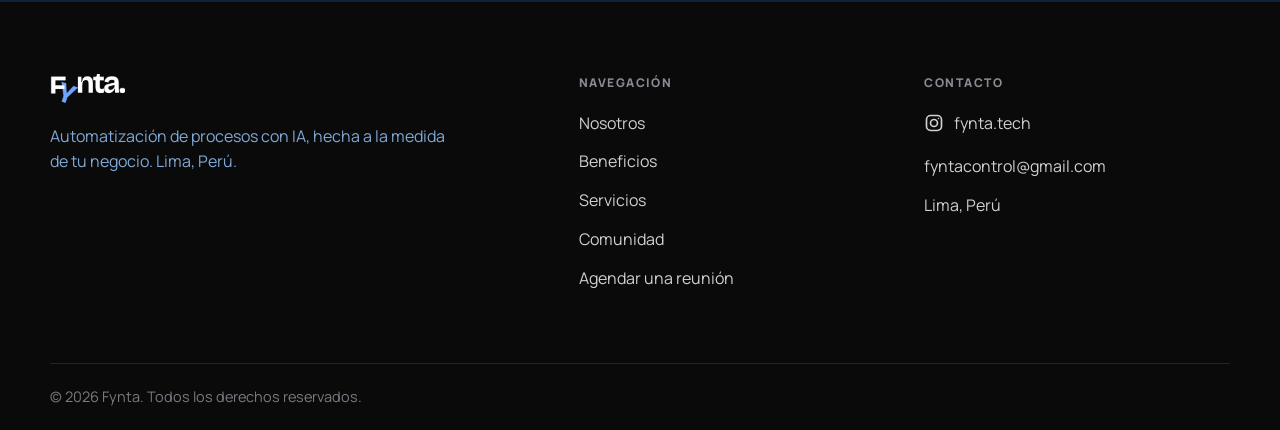
==== commit 332fae18: "WhatsApp: nuevo número +51 967 083 329 con enlace al chat Co-Authored-By: Claude Opus 5.5 <noreply@a" ====
--- a/comunidad.html
+++ b/comunidad.html
@@ -162,10 +162,10 @@
       </div>
       <div class="cta-side">
         <a class="btn btn-brand" href="index.html#agendar">Agendar mi diagnóstico</a>
-        <div class="wa">
+        <a class="wa" href="https://wa.me/51967083329" target="_blank" rel="noopener">
           <span class="icircle"><svg viewBox="0 0 24 24" fill="none" stroke="currentColor" stroke-width="2"><path d="M21 15a2 2 0 0 1-2 2H7l-4 4V5a2 2 0 0 1 2-2h14a2 2 0 0 1 2 2Z"/></svg></span>
-          O por WhatsApp: <b>+51 980 882 838</b>
-        </div>
+          O por WhatsApp: <b>+51 967 083 329</b>
+        </a>
         <a class="mail" href="mailto:fyntacontrol@gmail.com">
           <svg viewBox="0 0 24 24" fill="none" stroke="currentColor" stroke-width="2"><rect x="3" y="5" width="18" height="14" rx="2"/><path d="m3 7 9 6 9-6"/></svg>
           fyntacontrol@gmail.com
--- a/styles.css
+++ b/styles.css
@@ -308,6 +308,8 @@
 .cta-side{display:grid;gap:20px;justify-items:start}
 .cta-side .wa,.cta-side .mail{display:flex;align-items:center;gap:12px;color:#DCE6F0;font-size:16px}
 .cta-side .wa b{color:#fff}
+.cta-side .wa:hover b,.cta-side .mail:hover{color:#fff}
+.cta-side .wa:hover b{text-decoration:underline;text-underline-offset:3px}
 .cta-side svg{width:20px;height:20px;color:#8FC0EC}
 .cta-side .icircle{width:38px;height:38px;border-radius:50%;background:rgba(255,255,255,.1);display:grid;place-items:center}
 
@@ -354,8 +356,8 @@
 .rv-card{background:#fff;border:1px solid var(--gray-200);border-radius:22px;
   padding:clamp(24px,2.8vw,36px);box-shadow:0 10px 26px rgba(15,23,42,.07);display:flex;flex-direction:column}
 .rv-work{justify-content:center}
-.rv-work h3{font-size:clamp(20px,2vw,24px);font-weight:800}
-.rv-work p{color:var(--ink-soft);font-size:16px;line-height:1.7;margin-top:14px}
+.rv-work h3{font-size:clamp(24px,2.6vw,31px);font-weight:800;text-align:center;letter-spacing:-.02em}
+.rv-work p{color:var(--ink-soft);font-size:16px;line-height:1.7;margin-top:18px}
 .rv-review{gap:16px}
 .rv-quote{color:var(--ink);font-size:clamp(16px,1.35vw,17.5px);line-height:1.65;font-weight:500}
 .rv-foot{display:flex;align-items:center;gap:16px;margin-top:auto;padding-top:18px;border-top:1px solid var(--divider)}
